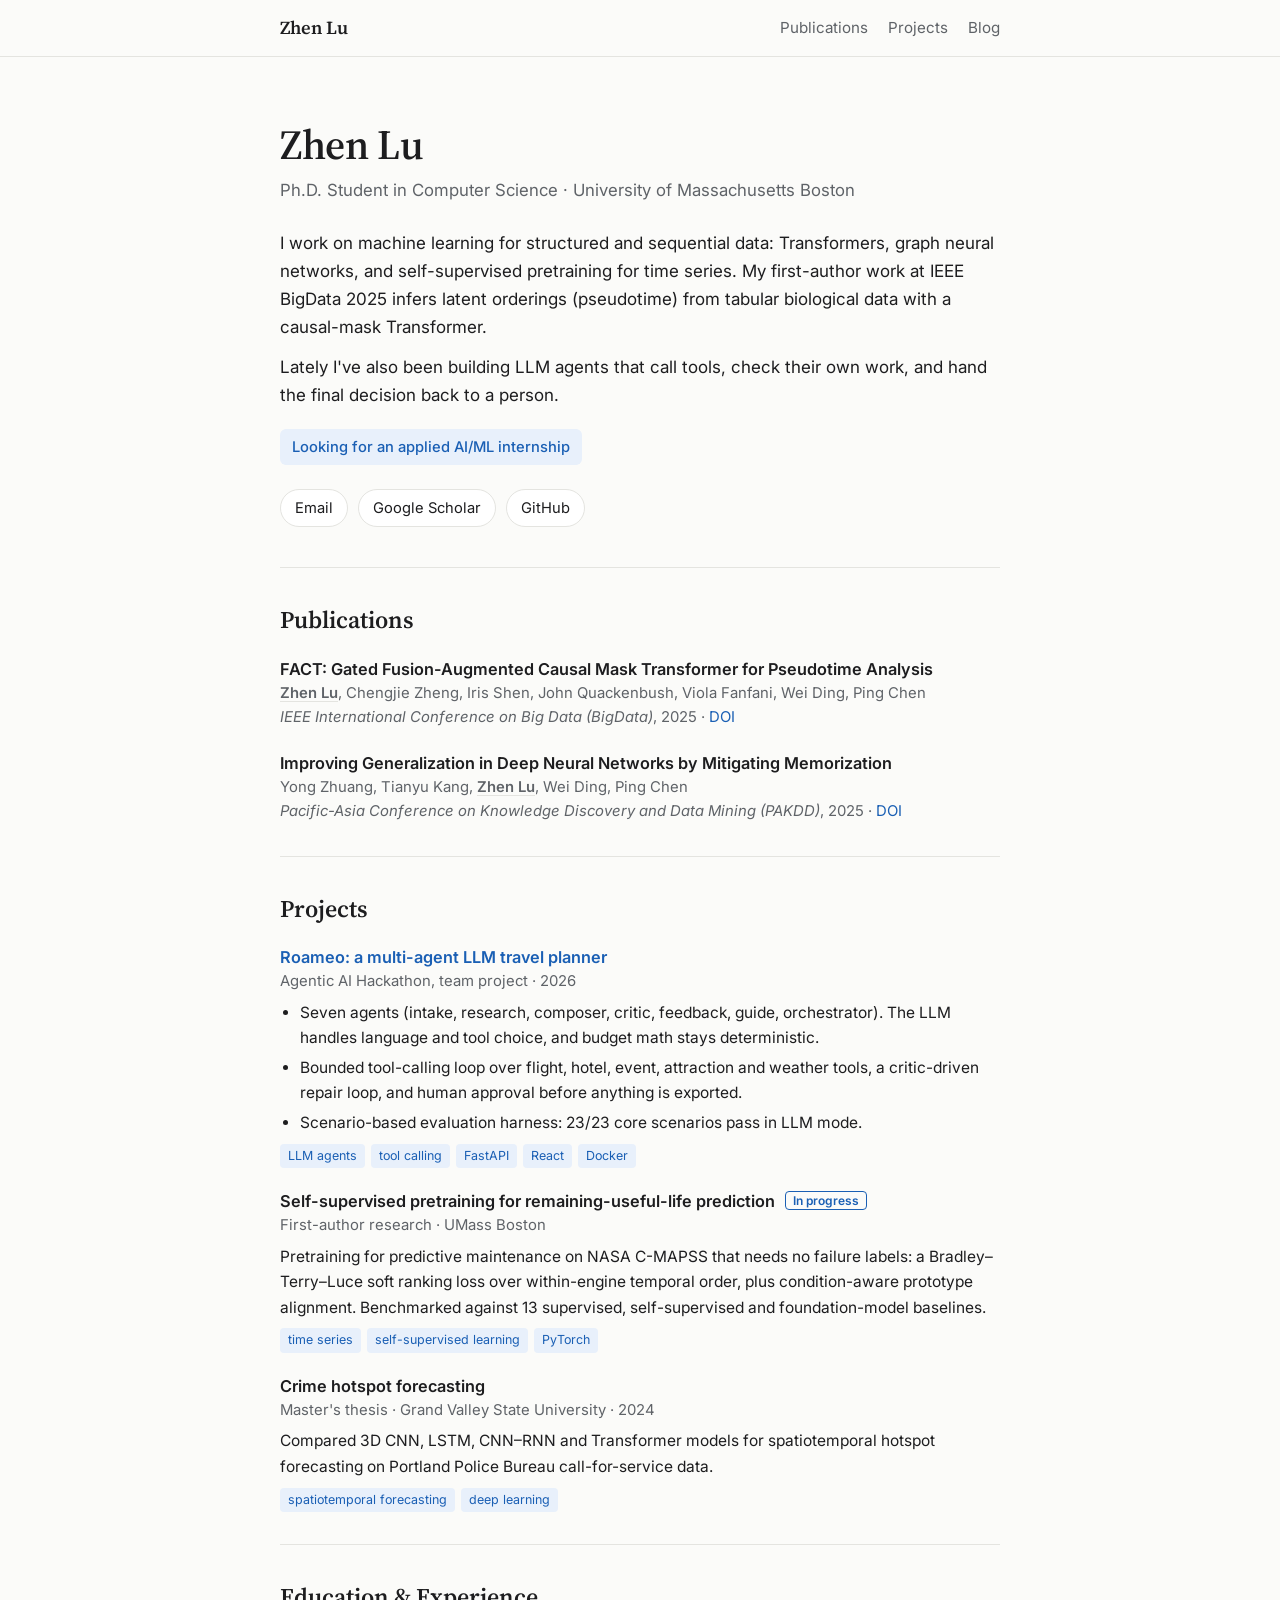
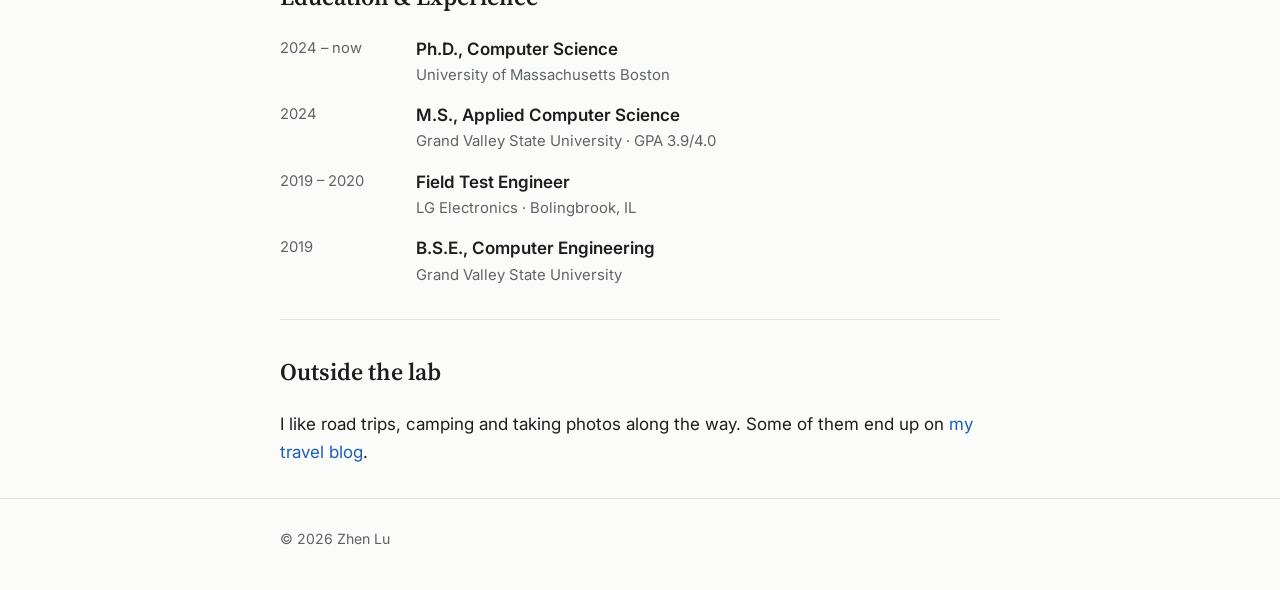
==== index.html @ 996921e0 "Redesign site as academic homepage; move travel blog to Blog page - Homepage: bio, publications, pro" ====
<!DOCTYPE html>
<html lang="en">
<head>
  <meta charset="UTF-8">
  <meta name="viewport" content="width=device-width, initial-scale=1.0">
  <title>Zhen Lu · CS Ph.D. Student, UMass Boston</title>
  <meta name="description" content="Zhen Lu is a Computer Science Ph.D. student at UMass Boston working on Transformers, graph neural networks, self-supervised time-series learning, and LLM agents.">
  <meta property="og:title" content="Zhen Lu · CS Ph.D. Student, UMass Boston">
  <meta property="og:description" content="Machine learning research: Transformers, GNNs, time-series pretraining, and LLM agents.">
  <meta property="og:url" content="https://www.tinybaozi.com/">
  <meta property="og:type" content="website">
  <link rel="canonical" href="https://www.tinybaozi.com/">
  <link rel="preconnect" href="https://fonts.googleapis.com">
  <link rel="preconnect" href="https://fonts.gstatic.com" crossorigin>
  <link href="https://fonts.googleapis.com/css2?family=Inter:wght@400;500;600&family=Source+Serif+4:opsz,wght@8..60,600&display=swap" rel="stylesheet">
  <link rel="stylesheet" href="/css/style.css">
  <link rel="icon" href="/favicon_io/favicon.ico" sizes="any">
  <link rel="icon" href="/favicon_io/favicon-32x32.png" sizes="32x32" type="image/png">
  <link rel="apple-touch-icon" href="/favicon_io/apple-touch-icon.png">
  <link rel="manifest" href="/favicon_io/site.webmanifest">
</head>
<body>
  <nav class="site-nav">
    <div class="wrap">
      <a class="brand" href="/">Zhen Lu</a>
      <ul>
        <li><a href="#publications">Publications</a></li>
        <li><a href="#projects">Projects</a></li>
        <li><a href="/pages/blog.html">Blog</a></li>
      </ul>
    </div>
  </nav>

  <main class="wrap">
    <header class="hero">
      <h1>Zhen Lu</h1>
      <div class="role">Ph.D. Student in Computer Science · University of Massachusetts Boston</div>
      <div class="intro">
        <p>I work on machine learning for structured and sequential data: Transformers, graph neural networks, and self-supervised pretraining for time series. My first-author work at IEEE BigData 2025 infers latent orderings (pseudotime) from tabular biological data with a causal-mask Transformer.</p>
        <p>Lately I've also been building LLM agents that call tools, check their own work, and hand the final decision back to a person.</p>
      </div>
      <div class="callout">Looking for an applied AI/ML internship</div>
      <div class="links">
        <a href="mailto:cnzhenlu@gmail.com">Email</a>
        <a href="https://scholar.google.com/citations?user=Xb1-aUUAAAAJ" target="_blank" rel="noopener">Google Scholar</a>
        <a href="https://github.com/TinyZhen" target="_blank" rel="noopener">GitHub</a>
      </div>
    </header>

    <section id="publications">
      <h2>Publications</h2>
      <div class="item">
        <h3>FACT: Gated Fusion-Augmented Causal Mask Transformer for Pseudotime Analysis</h3>
        <div class="meta"><span class="me">Zhen Lu</span>, Chengjie Zheng, Iris Shen, John Quackenbush, Viola Fanfani, Wei Ding, Ping Chen</div>
        <div class="meta"><span class="venue">IEEE International Conference on Big Data (BigData)</span>, 2025 · <a href="https://doi.org/10.1109/BigData66926.2025.11400792" target="_blank" rel="noopener">DOI</a></div>
      </div>
      <div class="item">
        <h3>Improving Generalization in Deep Neural Networks by Mitigating Memorization</h3>
        <div class="meta">Yong Zhuang, Tianyu Kang, <span class="me">Zhen Lu</span>, Wei Ding, Ping Chen</div>
        <div class="meta"><span class="venue">Pacific-Asia Conference on Knowledge Discovery and Data Mining (PAKDD)</span>, 2025 · <a href="https://doi.org/10.1007/978-981-96-8173-0_8" target="_blank" rel="noopener">DOI</a></div>
      </div>
    </section>

    <section id="projects">
      <h2>Projects</h2>
      <div class="item">
        <h3><a href="https://github.com/TinyZhen/Travel_Agent" target="_blank" rel="noopener">Roameo: a multi-agent LLM travel planner</a></h3>
        <div class="meta">Agentic AI Hackathon, team project · 2026</div>
        <ul>
          <li>Seven agents (intake, research, composer, critic, feedback, guide, orchestrator). The LLM handles language and tool choice, and budget math stays deterministic.</li>
          <li>Bounded tool-calling loop over flight, hotel, event, attraction and weather tools, a critic-driven repair loop, and human approval before anything is exported.</li>
          <li>Scenario-based evaluation harness: 23/23 core scenarios pass in LLM mode.</li>
        </ul>
        <div class="tags"><span>LLM agents</span><span>tool calling</span><span>FastAPI</span><span>React</span><span>Docker</span></div>
      </div>
      <div class="item">
        <h3>Self-supervised pretraining for remaining-useful-life prediction <span class="badge">In progress</span></h3>
        <div class="meta">First-author research · UMass Boston</div>
        <p>Pretraining for predictive maintenance on NASA C-MAPSS that needs no failure labels: a Bradley–Terry–Luce soft ranking loss over within-engine temporal order, plus condition-aware prototype alignment. Benchmarked against 13 supervised, self-supervised and foundation-model baselines.</p>
        <div class="tags"><span>time series</span><span>self-supervised learning</span><span>PyTorch</span></div>
      </div>
      <div class="item">
        <h3>Crime hotspot forecasting</h3>
        <div class="meta">Master's thesis · Grand Valley State University · 2024</div>
        <p>Compared 3D CNN, LSTM, CNN–RNN and Transformer models for spatiotemporal hotspot forecasting on Portland Police Bureau call-for-service data.</p>
        <div class="tags"><span>spatiotemporal forecasting</span><span>deep learning</span></div>
      </div>
    </section>

    <section id="experience">
      <h2>Education &amp; Experience</h2>
      <div class="timeline">
        <div class="row"><div class="when">2024 – now</div><div class="what"><strong>Ph.D., Computer Science</strong><div>University of Massachusetts Boston</div></div></div>
        <div class="row"><div class="when">2024</div><div class="what"><strong>M.S., Applied Computer Science</strong><div>Grand Valley State University · GPA 3.9/4.0</div></div></div>
        <div class="row"><div class="when">2019 – 2020</div><div class="what"><strong>Field Test Engineer</strong><div>LG Electronics · Bolingbrook, IL</div></div></div>
        <div class="row"><div class="when">2019</div><div class="what"><strong>B.S.E., Computer Engineering</strong><div>Grand Valley State University</div></div></div>
      </div>
    </section>

    <section id="life">
      <h2>Outside the lab</h2>
      <p>I like road trips, camping and taking photos along the way. Some of them end up on <a href="/pages/blog.html">my travel blog</a>.</p>
    </section>
  </main>

  <footer>
    <div class="wrap">© <span id="year">2026</span> Zhen Lu</div>
  </footer>
  <script>document.getElementById("year").textContent = new Date().getFullYear();</script>
</body>
</html>
---- css/style.css ----
:root {
  --bg: #fbfbf9;
  --surface: #ffffff;
  --text: #1d1d1f;
  --muted: #5f6368;
  --line: #e4e4e0;
  --accent: #1a5fb4;
  --accent-soft: #e8f0fb;
  --serif: "Source Serif 4", Georgia, "Times New Roman", serif;
  --sans: "Inter", -apple-system, BlinkMacSystemFont, "Segoe UI", Helvetica, Arial, sans-serif;
}

@media (prefers-color-scheme: dark) {
  :root {
    --bg: #141517;
    --surface: #1c1d20;
    --text: #e8e8e6;
    --muted: #a0a3a8;
    --line: #2e3034;
    --accent: #7fb0f0;
    --accent-soft: #1f2a3a;
  }
}

* { margin: 0; padding: 0; box-sizing: border-box; }

html { scroll-behavior: smooth; }

body {
  font-family: var(--sans);
  font-size: 17px;
  line-height: 1.65;
  color: var(--text);
  background: var(--bg);
  -webkit-font-smoothing: antialiased;
}

a { color: var(--accent); text-decoration: none; }
a:hover { text-decoration: underline; }

.wrap { max-width: 760px; margin: 0 auto; padding: 0 20px; }

/* Nav */
.site-nav { border-bottom: 1px solid var(--line); background: var(--bg); position: sticky; top: 0; z-index: 10; }
.site-nav .wrap { display: flex; align-items: center; justify-content: space-between; height: 56px; gap: 16px; }
.site-nav .brand { font-family: var(--serif); font-size: 1.15rem; font-weight: 600; color: var(--text); }
.site-nav ul { list-style: none; display: flex; gap: 20px; font-size: 0.95rem; }
.site-nav ul a { color: var(--muted); }
.site-nav ul a:hover, .site-nav ul a[aria-current="page"] { color: var(--text); text-decoration: none; }

/* Hero */
.hero { padding: 64px 0 40px; }
.hero h1 { font-family: var(--serif); font-size: 2.6rem; font-weight: 600; line-height: 1.15; letter-spacing: -0.01em; }
.hero .role { margin-top: 8px; color: var(--muted); font-size: 1.05rem; }
.hero .intro { margin-top: 24px; }
.hero .intro p + p { margin-top: 12px; }
.callout { display: inline-block; margin-top: 20px; padding: 6px 12px; border-radius: 6px; background: var(--accent-soft); color: var(--accent); font-size: 0.92rem; font-weight: 500; }
.links { margin-top: 24px; display: flex; flex-wrap: wrap; gap: 10px; }
.links a { padding: 6px 14px; border: 1px solid var(--line); border-radius: 999px; font-size: 0.92rem; color: var(--text); background: var(--surface); }
.links a:hover { border-color: var(--accent); color: var(--accent); text-decoration: none; }

/* Sections */
section { padding: 32px 0; border-top: 1px solid var(--line); }
section > h2 { font-family: var(--serif); font-size: 1.5rem; font-weight: 600; margin-bottom: 18px; }

.item + .item { margin-top: 22px; }
.item h3 { font-size: 1.02rem; font-weight: 600; line-height: 1.4; }
.item .meta { color: var(--muted); font-size: 0.93rem; }
.item .venue { font-style: italic; }
.item p, .item ul { margin-top: 6px; font-size: 0.97rem; }
.item ul { padding-left: 20px; }
.item li + li { margin-top: 4px; }
.me { font-weight: 600; text-decoration: underline; text-underline-offset: 3px; text-decoration-color: var(--line); }
.tags { margin-top: 8px; display: flex; flex-wrap: wrap; gap: 6px; }
.tags span { font-size: 0.78rem; padding: 2px 8px; border-radius: 4px; background: var(--accent-soft); color: var(--accent); }
.badge { font-size: 0.75rem; font-weight: 600; padding: 1px 7px; border-radius: 4px; border: 1px solid var(--accent); color: var(--accent); margin-left: 6px; vertical-align: 2px; }

.timeline .row { display: grid; grid-template-columns: 120px 1fr; gap: 16px; }
.timeline .row + .row { margin-top: 14px; }
.timeline .when { color: var(--muted); font-size: 0.92rem; padding-top: 1px; }
.timeline .what strong { font-weight: 600; }
.timeline .what div { color: var(--muted); font-size: 0.93rem; }

/* Blog */
.page-head { padding: 56px 0 24px; }
.page-head h1 { font-family: var(--serif); font-size: 2.2rem; font-weight: 600; }
.page-head p { color: var(--muted); margin-top: 6px; }

.image-grid { display: grid; grid-template-columns: repeat(auto-fill, minmax(160px, 1fr)); gap: 10px; }
.image-grid a { display: block; aspect-ratio: 1; overflow: hidden; border-radius: 8px; background: var(--line); }
.image-grid img { width: 100%; height: 100%; object-fit: cover; transition: transform 0.25s ease; }
.image-grid a:hover img { transform: scale(1.04); }
.image-grid a.hidden { display: none; }

.btn { margin-top: 16px; font: inherit; font-size: 0.92rem; padding: 6px 14px; border: 1px solid var(--line); border-radius: 999px; background: var(--surface); color: var(--text); cursor: pointer; }
.btn:hover { border-color: var(--accent); color: var(--accent); }

.posts { list-style: none; }
.posts li { padding: 14px 0; border-bottom: 1px solid var(--line); }
.posts li:last-child { border-bottom: none; }
.posts .date { color: var(--muted); font-size: 0.88rem; }
.posts h3 { font-size: 1.02rem; font-weight: 600; }
.posts p { color: var(--muted); font-size: 0.95rem; margin-top: 2px; }
.status { color: var(--muted); font-size: 0.95rem; }

/* Footer */
footer { border-top: 1px solid var(--line); padding: 28px 0 40px; color: var(--muted); font-size: 0.88rem; }

@media (max-width: 560px) {
  body { font-size: 16px; }
  .hero { padding-top: 40px; }
  .hero h1 { font-size: 2.1rem; }
  .site-nav ul { gap: 14px; }
  .timeline .row { grid-template-columns: 1fr; gap: 0; }
}
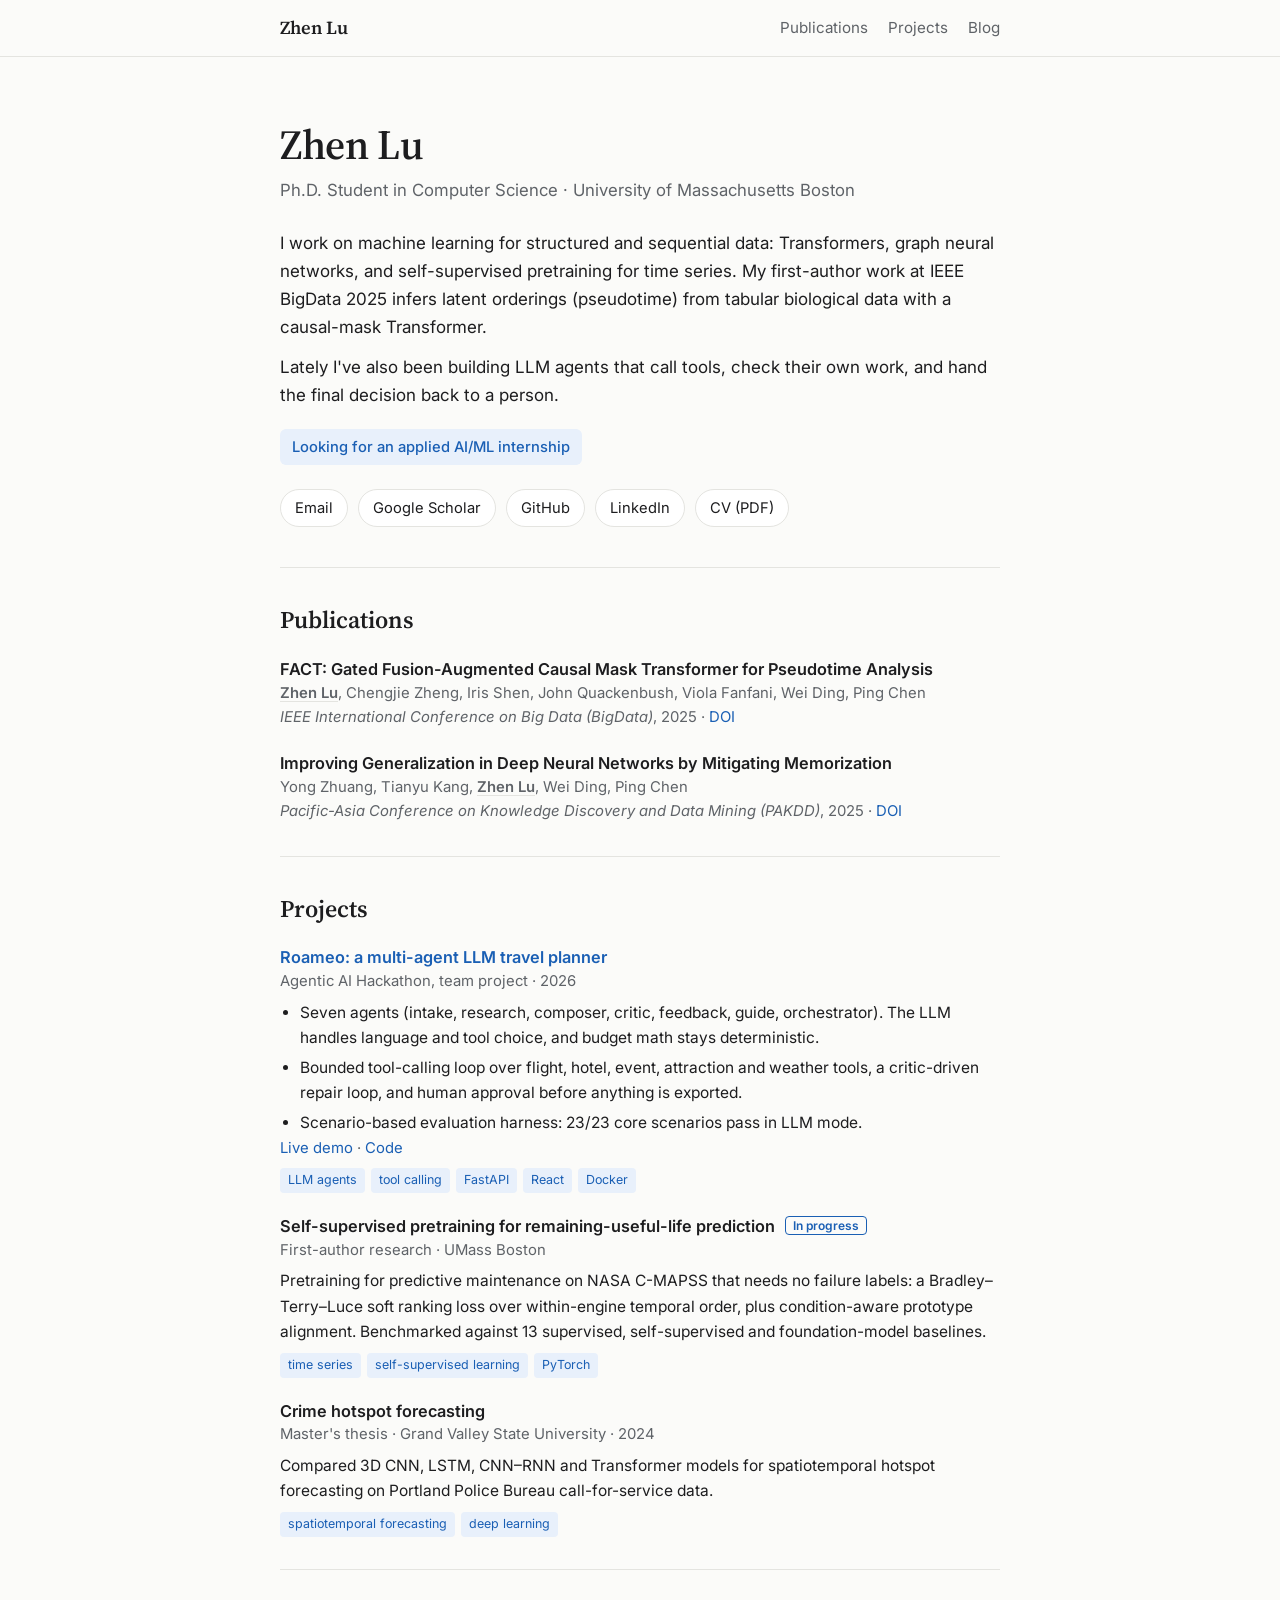
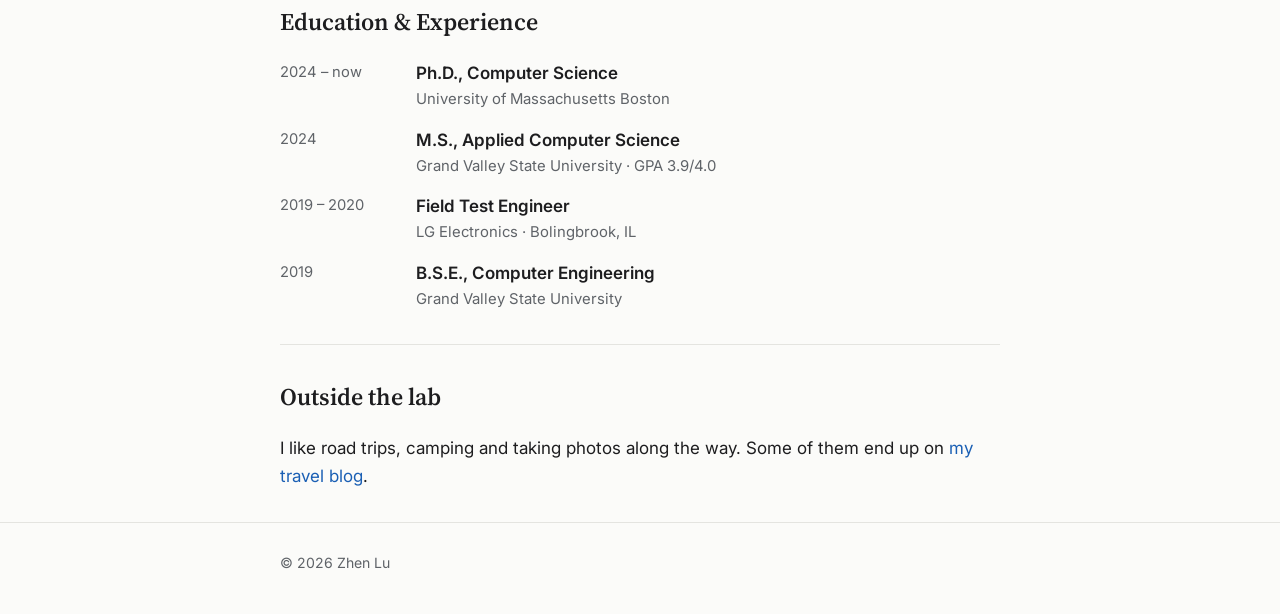
==== commit 489e59a3: "Add CV, LinkedIn, and Roameo live demo links" ====
--- a/index.html
+++ b/index.html
@@ -44,6 +44,8 @@
         <a href="mailto:cnzhenlu@gmail.com">Email</a>
         <a href="https://scholar.google.com/citations?user=Xb1-aUUAAAAJ" target="_blank" rel="noopener">Google Scholar</a>
         <a href="https://github.com/TinyZhen" target="_blank" rel="noopener">GitHub</a>
+        <a href="https://www.linkedin.com/in/zhen-lu-b12026127/" target="_blank" rel="noopener">LinkedIn</a>
+        <a href="cv.pdf" target="_blank" rel="noopener">CV (PDF)</a>
       </div>
     </header>
 
@@ -71,6 +73,7 @@
           <li>Bounded tool-calling loop over flight, hotel, event, attraction and weather tools, a critic-driven repair loop, and human approval before anything is exported.</li>
           <li>Scenario-based evaluation harness: 23/23 core scenarios pass in LLM mode.</li>
         </ul>
+        <div class="meta"><a href="https://roameo-l13h.onrender.com/" target="_blank" rel="noopener">Live demo</a> · <a href="https://github.com/TinyZhen/Travel_Agent" target="_blank" rel="noopener">Code</a></div>
         <div class="tags"><span>LLM agents</span><span>tool calling</span><span>FastAPI</span><span>React</span><span>Docker</span></div>
       </div>
       <div class="item">
